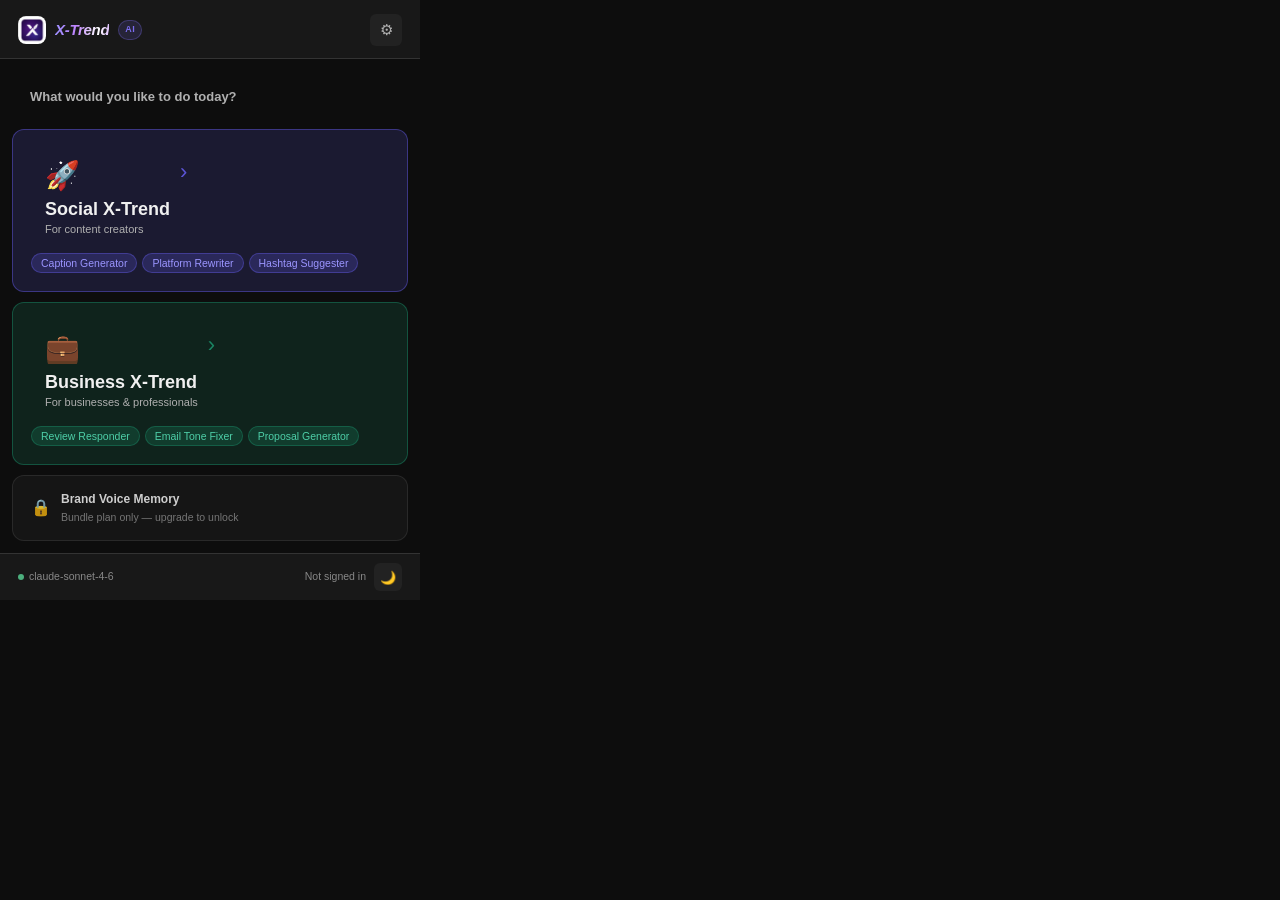
==== popup.html @ c25e4e79 "Add forgot password flow and Resend email integration - Add "Forgot password?" link on login screen " ====
<!DOCTYPE html>
<html lang="en">
<head>
  <meta charset="UTF-8" />
  <meta name="viewport" content="width=device-width, initial-scale=1.0" />
  <title>X-Trend</title>
  <link rel="stylesheet" href="styles.css" />
</head>
<body>

<div id="popup-root">

  <!-- Header -->
  <header class="header">
    <div class="logo">
      <img class="logo-icon" src="icon128.png" alt="X-Trend" />
      <span class="logo-text">X-Trend</span>
      <span class="logo-badge">AI</span>
    </div>
    <div class="header-actions">
      <button class="icon-btn" id="settings-toggle" title="Settings">&#9881;</button>
    </div>
  </header>

  <!-- Settings Panel -->
  <div id="settings-panel">
    <div class="settings-header">
      <button class="settings-back-btn" id="settings-back-btn" title="Back">&#8592;</button>
      <div class="settings-title">&#9881; Settings</div>
    </div>

    <!-- Auth forms: shown when logged out -->
    <div id="auth-section">
      <div class="auth-tabs">
        <button class="auth-tab active" data-auth="login">Log In</button>
        <button class="auth-tab" data-auth="signup">Sign Up</button>
      </div>
      <div class="field">
        <label>Email</label>
        <input type="email" id="auth-email" placeholder="you@example.com" autocomplete="email" spellcheck="false" />
      </div>
      <div class="field">
        <label>Password</label>
        <input type="password" id="auth-password" placeholder="&bull;&bull;&bull;&bull;&bull;&bull;&bull;&bull;" autocomplete="current-password" />
      </div>
      <div class="terms-field" id="terms-field" style="display:none">
        <label class="terms-label">
          <input type="checkbox" id="terms-checkbox" />
          <span>I agree to the <a href="https://projectx0050.github.io/x-trend/terms.html" target="_blank" rel="noopener">Terms of Service</a> and <a href="https://projectx0050.github.io/x-trend/privacy-policy.html" target="_blank" rel="noopener">Privacy Policy</a></span>
        </label>
      </div>
      <div id="forgot-password-link-wrap" style="text-align:right;margin-bottom:2px;">
        <button class="btn-text" id="forgot-password-btn" style="font-size:12px;color:var(--accent);background:none;border:none;cursor:pointer;padding:0;">Forgot password?</button>
      </div>
      <button class="btn btn-primary" id="auth-submit-btn">Log In</button>
      <div class="save-status" id="auth-status"></div>
      <div id="auth-spam-note" style="display:none">Don't see it? Check your spam folder.</div>
      <div id="resend-verification-field" style="display:none">
        <button class="btn-text" id="resend-verification-btn">Resend verification email</button>
      </div>
    </div>

    <!-- Forgot password view -->
    <div id="forgot-password-section" style="display:none;flex-direction:column;gap:12px;">
      <div style="display:flex;align-items:center;gap:10px;">
        <button class="settings-back-btn" id="forgot-back-btn" title="Back to login">&#8592;</button>
        <div style="font-size:14px;font-weight:600;color:var(--text);">Forgot your password?</div>
      </div>
      <p style="font-size:12px;color:var(--text-muted);margin:0;">Enter your email and we'll send you a reset link.</p>
      <div class="field">
        <label>Email</label>
        <input type="email" id="forgot-email" placeholder="you@example.com" autocomplete="email" spellcheck="false" />
      </div>
      <button class="btn btn-primary" id="forgot-submit-btn">Send Reset Link</button>
      <div class="save-status" id="forgot-status"></div>
    </div>

    <!-- Account info: shown when logged in -->
    <div id="account-section">
      <div class="account-info">
        <span class="account-email" id="account-email"></span>
        <span class="account-tier" id="account-tier"></span>
      </div>
      <button class="btn btn-secondary" id="logout-btn">Log Out</button>
    </div>

    <!-- Plan Section — shown when logged in -->
    <div class="settings-section" id="plan-section" style="display:none">
      <div class="settings-section-label">&#128179; Your Plan</div>
      <div id="plan-section-content"></div>
    </div>

    <!-- Brand Voice section -->
    <div class="settings-section">
      <div class="settings-section-label">&#127908; Brand Voice</div>
      <!-- Lock gate — shown for non-Bundle users -->
      <div class="pro-gate" id="bv-bundle-gate" style="display:none">
        <div class="pro-gate-lock">&#128274;</div>
        <div class="pro-gate-title">Bundle Plan Required</div>
        <div class="pro-gate-sub">Upgrade to the Bundle plan to unlock Brand Voice Memory</div>
      </div>
      <!-- Form — shown for Bundle users only -->
      <div id="bv-form">
        <div class="field">
          <label>Tone &amp; Style</label>
          <textarea
            id="brand-voice-input"
            placeholder="e.g. Professional but warm, uses inclusive language, focuses on sustainability and innovation&hellip;"
            rows="3"
          ></textarea>
        </div>
        <button class="btn btn-secondary" id="save-brand-voice-btn">Save Brand Voice</button>
        <div class="save-status" id="brand-voice-status"></div>
      </div>
    </div>

    <!-- Expanded View section -->
    <div class="settings-section">
      <div class="settings-section-label">&#128269; Expanded View</div>
      <div class="settings-row">
        <span class="settings-row-text">Show reading panel on hover</span>
        <label class="toggle-label">
          <input type="checkbox" id="expanded-view-toggle" />
          <span class="toggle-track"></span>
        </label>
      </div>
    </div>

    <!-- Website link -->
    <div class="settings-section">
      <a href="https://www.x-trendyourself.com" id="website-link" target="_blank" rel="noopener noreferrer" class="website-link">&#127760; Visit our website</a>
    </div>
  </div>

  <!-- ═══════════════════════════════════════════════════════════════════════ -->
  <!-- Content Area — main screens + upgrade banner + overlay selectors     -->
  <!-- ═══════════════════════════════════════════════════════════════════════ -->
  <div id="content-area">

  <!-- Main Content — three screens, only one visible at a time -->
  <div id="main-content">

    <!-- ── Home Screen ──────────────────────────────────────────────────── -->
    <div id="screen-home" class="screen active">
      <div class="home-body">

        <p class="home-greeting">What would you like to do today?</p>

        <!-- Social X-Trend card -->
        <button class="suite-card" id="card-social">
          <div class="suite-card-top">
            <div class="suite-card-info">
              <div class="suite-card-icon">&#128640;</div>
              <div class="suite-card-title">Social X-Trend</div>
              <div class="suite-card-sub">For content creators</div>
            </div>
            <span class="suite-card-arrow">&#8250;</span>
          </div>
          <div class="suite-card-pills">
            <span class="pill">Caption Generator</span>
            <span class="pill">Platform Rewriter</span>
            <span class="pill">Hashtag Suggester</span>
          </div>
        </button>

        <!-- Business X-Trend card -->
        <button class="suite-card" id="card-business">
          <div class="suite-card-top">
            <div class="suite-card-info">
              <div class="suite-card-icon">&#128188;</div>
              <div class="suite-card-title">Business X-Trend</div>
              <div class="suite-card-sub">For businesses &amp; professionals</div>
            </div>
            <span class="suite-card-arrow">&#8250;</span>
          </div>
          <div class="suite-card-pills">
            <span class="pill">Review Responder</span>
            <span class="pill">Email Tone Fixer</span>
            <span class="pill">Proposal Generator</span>
          </div>
        </button>

        <!-- Brand Voice locked strip -->
        <div class="brand-voice-strip" id="home-brand-voice-strip">
          <span class="bv-lock">&#128274;</span>
          <div class="bv-text">
            <div class="bv-title">Brand Voice Memory</div>
            <div class="bv-sub" id="bv-strip-sub">Bundle plan only &mdash; upgrade to unlock</div>
          </div>
        </div>

      </div>
    </div>

    <!-- ── Social X-Trend Screen ─────────────────────────────────────────── -->
    <div id="screen-social" class="screen">

      <div class="screen-subheader">
        <button class="back-btn" id="back-from-social">&#8592; Home</button>
        <div class="screen-title-group">
          <div class="screen-title">Social X-Trend</div>
          <div class="screen-subtitle">For content creators</div>
        </div>
      </div>

      <nav class="tab-nav" id="social-tab-nav">
        <button class="tab-btn active" data-tab="caption">&#9998; Caption</button>
        <button class="tab-btn" data-tab="rewriter">&#x1F504; Rewriter</button>
        <button class="tab-btn" data-tab="hashtag"># Hashtags</button>
      </nav>

      <!-- Caption Generator Panel -->
      <section class="panel active" id="panel-caption">

        <div class="field">
          <label>Describe your content</label>
          <textarea
            id="caption-description"
            placeholder="e.g. A photo of a sunrise hike, misty mountains in the background, feeling accomplished after reaching the summit&hellip;"
            rows="4"
          ></textarea>
        </div>

        <div class="field">
          <label>Target Platform</label>
          <select id="caption-platform">
            <option value="Instagram">&#128248; Instagram</option>
            <option value="TikTok">&#127925; TikTok</option>
            <option value="LinkedIn">&#128188; LinkedIn</option>
            <option value="X/Twitter">&#128038; X / Twitter</option>
            <option value="Facebook">&#128279; Facebook</option>
          </select>
        </div>

        <button class="btn btn-primary" id="generate-caption-btn">
          <span class="btn-icon">&#10024;</span>
          <span>Generate Caption</span>
        </button>

        <div class="error-msg" id="caption-error"></div>

        <div class="output-card" id="caption-output-card">
          <div class="output-card-header">
            <span class="output-label">Generated Caption</span>
            <button class="copy-btn" id="caption-copy-btn">Copy</button>
          </div>
          <div class="output-text" id="caption-output"></div>
        </div>

        <div class="feature-gate" id="gate-caption">
          <div class="feature-gate-msg"><span class="feature-gate-lock">&#128274;</span><span>Social Pro or Bundle plan required</span></div>
          <div class="feature-gate-actions">
            <button class="btn btn-secondary feature-gate-upgrade-btn" data-feature="caption">Upgrade Plan</button>
            <button class="btn btn-primary feature-gate-token-btn" data-feature="caption">Use a Token</button>
          </div>
        </div>

      </section>

      <!-- Platform Rewriter Panel -->
      <section class="panel" id="panel-rewriter">

        <div class="field">
          <label>Your existing content</label>
          <textarea
            id="rewriter-content"
            placeholder="Paste your caption, tweet, post, or any social media content here&hellip;"
            rows="4"
          ></textarea>
        </div>

        <div class="field">
          <label>Rewrite for Platform</label>
          <select id="rewriter-platform">
            <option value="Instagram">&#128248; Instagram</option>
            <option value="TikTok">&#127925; TikTok</option>
            <option value="LinkedIn">&#128188; LinkedIn</option>
            <option value="X/Twitter">&#128038; X / Twitter</option>
            <option value="Facebook">&#128279; Facebook</option>
          </select>
        </div>

        <button class="btn btn-primary" id="rewrite-btn">
          <span class="btn-icon">&#x1F504;</span>
          <span>Rewrite for Platform</span>
        </button>

        <div class="error-msg" id="rewriter-error"></div>

        <div class="output-card" id="rewriter-output-card">
          <div class="output-card-header">
            <span class="output-label">Rewritten Content</span>
            <button class="copy-btn" id="rewriter-copy-btn">Copy</button>
          </div>
          <div class="output-text" id="rewriter-output"></div>
        </div>

        <div class="feature-gate" id="gate-rewrite">
          <div class="feature-gate-msg"><span class="feature-gate-lock">&#128274;</span><span>Social Pro or Bundle plan required</span></div>
          <div class="feature-gate-actions">
            <button class="btn btn-secondary feature-gate-upgrade-btn" data-feature="rewrite">Upgrade Plan</button>
            <button class="btn btn-primary feature-gate-token-btn" data-feature="rewrite">Use a Token</button>
          </div>
        </div>

      </section>

      <!-- Hashtag Suggester Panel -->
      <section class="panel" id="panel-hashtag">

        <div class="field">
          <label>Describe your content or paste a caption</label>
          <textarea
            id="hashtag-description"
            placeholder="e.g. Morning workout routine, home gym setup, fitness motivation for beginners&hellip;"
            rows="4"
          ></textarea>
        </div>

        <div class="field">
          <label>Platform</label>
          <select id="hashtag-platform">
            <option value="Instagram">&#128248; Instagram</option>
            <option value="TikTok">&#127925; TikTok</option>
            <option value="LinkedIn">&#128188; LinkedIn</option>
            <option value="X/Twitter">&#128038; X / Twitter</option>
            <option value="Facebook">&#128279; Facebook</option>
          </select>
        </div>

        <button class="btn btn-primary" id="suggest-hashtags-btn">
          <span class="btn-icon">#</span>
          <span>Suggest Hashtags</span>
        </button>

        <div class="error-msg" id="hashtag-error"></div>

        <div class="output-card" id="hashtag-output-card">
          <div class="output-card-header">
            <span class="output-label">Suggested Hashtags</span>
            <button class="copy-btn" id="hashtag-copy-btn">Copy</button>
          </div>
          <div class="output-text" id="hashtag-output"></div>
        </div>

        <div class="feature-gate" id="gate-hashtag">
          <div class="feature-gate-msg"><span class="feature-gate-lock">&#128274;</span><span>Social Pro or Bundle plan required</span></div>
          <div class="feature-gate-actions">
            <button class="btn btn-secondary feature-gate-upgrade-btn" data-feature="hashtag">Upgrade Plan</button>
            <button class="btn btn-primary feature-gate-token-btn" data-feature="hashtag">Use a Token</button>
          </div>
        </div>

      </section>

    </div><!-- /screen-social -->

    <!-- ── Business X-Trend Screen ───────────────────────────────────────── -->
    <div id="screen-business" class="screen">

      <div class="screen-subheader">
        <button class="back-btn" id="back-from-business">&#8592; Home</button>
        <div class="screen-title-group">
          <div class="screen-title">Business X-Trend</div>
          <div class="screen-subtitle">For businesses &amp; professionals</div>
        </div>
      </div>

      <nav class="tab-nav" id="business-tab-nav">
        <button class="tab-btn active" data-tab="review">&#11088; Reviews</button>
        <button class="tab-btn" data-tab="email">&#9993; Email</button>
        <button class="tab-btn" data-tab="proposal">&#128203; Proposal</button>
      </nav>

      <!-- Review Responder Panel -->
      <section class="panel active" id="panel-review">

        <div class="field">
          <label>Customer Review</label>
          <textarea
            id="review-content"
            placeholder="Paste the Google or Yelp review here&hellip;"
            rows="4"
          ></textarea>
        </div>

        <div class="field">
          <label>Response Tone</label>
          <select id="review-tone">
            <option value="Professional">&#128084; Professional</option>
            <option value="Friendly">&#128522; Friendly</option>
            <option value="Apologetic">&#128591; Apologetic</option>
          </select>
        </div>

        <button class="btn btn-primary" id="generate-review-btn">
          <span class="btn-icon">&#11088;</span>
          <span>Generate Response</span>
        </button>

        <div class="error-msg" id="review-error"></div>

        <div class="output-card" id="review-output-card">
          <div class="output-card-header">
            <span class="output-label">Review Response</span>
            <button class="copy-btn" id="review-copy-btn">Copy</button>
          </div>
          <div class="output-text" id="review-output"></div>
        </div>

        <div class="feature-gate" id="gate-review">
          <div class="feature-gate-msg"><span class="feature-gate-lock">&#128274;</span><span>Business Pro or Bundle plan required</span></div>
          <div class="feature-gate-actions">
            <button class="btn btn-secondary feature-gate-upgrade-btn" data-feature="review_response">Upgrade Plan</button>
            <button class="btn btn-primary feature-gate-token-btn" data-feature="review_response">Use a Token</button>
          </div>
        </div>

      </section>

      <!-- Email Tone Fixer Panel -->
      <section class="panel" id="panel-email">

        <div class="field">
          <label>Your Email</label>
          <textarea
            id="email-content"
            placeholder="Paste your email here&hellip;"
            rows="5"
          ></textarea>
        </div>

        <div class="field">
          <label>Make it</label>
          <select id="email-tone">
            <option value="More Professional">&#128084; More Professional</option>
            <option value="More Friendly">&#128522; More Friendly</option>
            <option value="More Concise">&#9889; More Concise</option>
            <option value="More Assertive">&#128170; More Assertive</option>
          </select>
        </div>

        <button class="btn btn-primary" id="fix-email-btn">
          <span class="btn-icon">&#9993;</span>
          <span>Fix Tone</span>
        </button>

        <div class="error-msg" id="email-error"></div>

        <div class="output-card" id="email-output-card">
          <div class="output-card-header">
            <span class="output-label">Rewritten Email</span>
            <button class="copy-btn" id="email-copy-btn">Copy</button>
          </div>
          <div class="output-text" id="email-output"></div>
        </div>

        <div class="feature-gate" id="gate-email">
          <div class="feature-gate-msg"><span class="feature-gate-lock">&#128274;</span><span>Business Pro or Bundle plan required</span></div>
          <div class="feature-gate-actions">
            <button class="btn btn-secondary feature-gate-upgrade-btn" data-feature="email_tone">Upgrade Plan</button>
            <button class="btn btn-primary feature-gate-token-btn" data-feature="email_tone">Use a Token</button>
          </div>
        </div>

      </section>

      <!-- Proposal Generator Panel -->
      <section class="panel" id="panel-proposal">

        <div class="field">
          <label>Job Description</label>
          <textarea
            id="proposal-job"
            placeholder="Paste the job description here&hellip;"
            rows="4"
          ></textarea>
        </div>

        <div class="field">
          <label>Your Relevant Skills &amp; Experience</label>
          <input
            type="text"
            id="proposal-skills"
            placeholder="e.g. 5 years React, Node.js, built SaaS products, e-commerce experience"
          />
        </div>

        <button class="btn btn-primary" id="generate-proposal-btn">
          <span class="btn-icon">&#128203;</span>
          <span>Generate Proposal</span>
        </button>

        <div class="error-msg" id="proposal-error"></div>

        <div class="output-card" id="proposal-output-card">
          <div class="output-card-header">
            <span class="output-label">Freelance Proposal</span>
            <button class="copy-btn" id="proposal-copy-btn">Copy</button>
          </div>
          <div class="output-text" id="proposal-output"></div>
        </div>

        <div class="feature-gate" id="gate-proposal">
          <div class="feature-gate-msg"><span class="feature-gate-lock">&#128274;</span><span>Business Pro or Bundle plan required</span></div>
          <div class="feature-gate-actions">
            <button class="btn btn-secondary feature-gate-upgrade-btn" data-feature="proposal">Upgrade Plan</button>
            <button class="btn btn-primary feature-gate-token-btn" data-feature="proposal">Use a Token</button>
          </div>
        </div>

      </section>

    </div><!-- /screen-business -->

  </div><!-- /main-content -->

  <!-- Upgrade Banner -->
  <div class="upgrade-banner" id="upgrade-banner">
    <div class="upgrade-banner-main">
      <div class="upgrade-banner-body">
        <div class="upgrade-banner-title">Daily limit reached</div>
        <div class="upgrade-banner-sub">Upgrade to keep creating today, or see you tomorrow!</div>
      </div>
      <div class="upgrade-banner-actions">
        <button class="upgrade-btn upgrade-btn-credits" id="upgrade-credits-btn">Buy Credits</button>
        <button class="upgrade-btn upgrade-btn-pro" id="upgrade-pro-btn">Go Pro</button>
      </div>
    </div>
    <div class="upgrade-error" id="upgrade-error"></div>
  </div>

  <!-- Plan Selector Overlay -->
  <div class="selector-overlay" id="plan-selector">
    <div class="selector-overlay-header">
      <div class="selector-overlay-title">Choose a Plan</div>
      <button class="selector-overlay-close" id="plan-selector-close">&#10005;</button>
    </div>
    <div class="selector-overlay-desc">Unlock the tools you need, cancel anytime.</div>
    <div class="selector-overlay-body">

      <!-- Social Pro -->
      <div class="plan-card">
        <div class="plan-card-top">
          <div class="plan-card-name">Social Pro</div>
          <div class="plan-card-price">$9.99<span class="plan-card-period">/mo</span></div>
        </div>
        <ul class="plan-card-features">
          <li>Caption Generator</li>
          <li>Platform Rewriter (unlimited)</li>
          <li>Hashtag Suggester</li>
        </ul>
        <button class="plan-card-btn" data-product-type="subscription" data-product-id="social_pro">Choose Social Pro</button>
      </div>

      <!-- Business Pro -->
      <div class="plan-card">
        <div class="plan-card-top">
          <div class="plan-card-name">Business Pro</div>
          <div class="plan-card-price">$19.99<span class="plan-card-period">/mo</span></div>
        </div>
        <ul class="plan-card-features">
          <li>Review Responder</li>
          <li>Email Tone Fixer</li>
          <li>Proposal Generator</li>
        </ul>
        <button class="plan-card-btn" data-product-type="subscription" data-product-id="business_pro">Choose Business Pro</button>
      </div>

      <!-- Bundle -->
      <div class="plan-card plan-card-featured">
        <div class="plan-card-badge">Best Value</div>
        <div class="plan-card-top">
          <div class="plan-card-name">Bundle</div>
          <div class="plan-card-price">$29.99<span class="plan-card-period">/mo</span></div>
        </div>
        <ul class="plan-card-features">
          <li>Everything in Social &amp; Business</li>
          <li>Brand Voice Memory</li>
          <li>Team seats included</li>
        </ul>
        <button class="plan-card-btn plan-card-btn-accent" data-product-type="subscription" data-product-id="bundle">Choose Bundle</button>
      </div>

    </div>
    <div class="selector-overlay-error" id="plan-selector-error"></div>
  </div>

  <!-- Credits Selector Overlay -->
  <div class="selector-overlay" id="credits-selector">
    <div class="selector-overlay-header">
      <div class="selector-overlay-title">Buy Credits</div>
      <button class="selector-overlay-close" id="credits-selector-close">&#10005;</button>
    </div>
    <div class="selector-overlay-desc">Credits never expire and bypass your daily limit.</div>
    <div class="selector-overlay-body">

      <!-- Starter -->
      <div class="credit-pack">
        <div class="credit-pack-info">
          <div class="credit-pack-name">Starter</div>
          <div class="credit-pack-amount">15 credits</div>
        </div>
        <div class="credit-pack-price">$2.99</div>
        <button class="credit-pack-btn" data-product-type="credits" data-product-id="credits_starter">Buy</button>
      </div>

      <!-- Popular -->
      <div class="credit-pack credit-pack-popular">
        <div class="credit-pack-info">
          <div class="credit-pack-name">Popular <span class="credit-popular-badge">&#9733; Most Popular</span></div>
          <div class="credit-pack-amount">30 credits</div>
        </div>
        <div class="credit-pack-price">$4.99</div>
        <button class="credit-pack-btn credit-pack-btn-accent" data-product-type="credits" data-product-id="credits_popular">Buy</button>
      </div>

      <!-- Power -->
      <div class="credit-pack">
        <div class="credit-pack-info">
          <div class="credit-pack-name">Power</div>
          <div class="credit-pack-amount">50 credits</div>
        </div>
        <div class="credit-pack-price">$9.99</div>
        <button class="credit-pack-btn" data-product-type="credits" data-product-id="credits_power">Buy</button>
      </div>

    </div>
    <div class="selector-overlay-error" id="credits-selector-error"></div>
  </div>

  </div><!-- /content-area -->

  <!-- Footer -->
  <footer class="footer">
    <div class="model-badge">
      <div class="model-dot"></div>
      claude-sonnet-4-6
    </div>
    <div class="footer-right">
      <div class="footer-usage" id="footer-usage">
        <div class="usage-line-1" id="usage-line-1">Not signed in</div>
        <div class="usage-line-2" id="usage-line-2"></div>
      </div>
      <button class="icon-btn theme-toggle" id="theme-toggle" title="Toggle light/dark mode">&#127769;</button>
    </div>
  </footer>

</div><!-- /popup-root -->

<!-- Reading Panel — appears to the right of the popup on output hover -->
<div id="reading-panel">
  <div class="reading-panel-header">
    <span id="reading-panel-label" class="reading-panel-label">Generated Content</span>
    <div class="reading-panel-actions">
      <button id="reading-panel-copy" class="reading-panel-copy-btn">Copy</button>
      <button id="reading-panel-close" class="reading-panel-close-btn">&#10005;</button>
    </div>
  </div>
  <div class="reading-panel-scroll">
    <div id="reading-panel-text" class="reading-panel-text"></div>
  </div>
</div>

  <style>
    /* Plan Section in Settings */
    .plan-current{display:flex;align-items:center;justify-content:space-between;padding:10px 12px;background:var(--surface-2);border:1px solid var(--border);border-radius:6px}
    .plan-current-label{font-size:11px;color:var(--text-muted)}
    .plan-current-badge{font-size:12px;font-weight:700;color:var(--accent);background:var(--accent-dim);padding:3px 10px;border-radius:20px;border:1px solid rgba(124,109,240,.3)}
    .plan-full-access{font-size:12px;color:var(--success);padding:6px 0;text-align:center}
    .plan-upgrade-option{display:flex;flex-direction:column;gap:8px;padding:10px 12px;background:var(--surface-2);border:1px solid var(--border);border-radius:6px}
    .plan-upgrade-info{display:flex;flex-direction:column;gap:2px}
    .plan-upgrade-name{font-size:12px;font-weight:700;color:var(--text)}
    .plan-upgrade-price{font-size:11px;color:var(--accent);font-weight:600}
    .plan-upgrade-desc{font-size:10.5px;color:var(--text-muted)}
    /* Feature Gate overlay at bottom of panels */
    .feature-gate{display:none;flex-direction:column;gap:10px;padding:14px;background:rgba(124,109,240,.06);border:1px solid rgba(124,109,240,.2);border-radius:8px;margin-top:4px}
    .feature-gate-msg{display:flex;align-items:center;gap:8px;font-size:12px;color:var(--text-secondary)}
    .feature-gate-lock{font-size:14px;flex-shrink:0}
    .feature-gate-actions{display:flex;gap:8px}
    .feature-gate-actions .btn{flex:1;font-size:12px;padding:8px 10px}
    textarea:disabled,select:disabled,input:disabled{opacity:.4;cursor:not-allowed;pointer-events:none}
    /* Website link */
    .website-link{font-size:12px;color:#7c3aed;text-align:center;padding:6px 0;text-decoration:none;display:block}
    .website-link:hover{text-decoration:underline}
  </style>
  <script src="popup.js"></script>
</body>
</html>
---- styles.css ----
/* ─── Reset & Base ───────────────────────────────────────────────────────── */
*, *::before, *::after {
  box-sizing: border-box;
  margin: 0;
  padding: 0;
}

:root {
  --bg: #0d0d0d;
  --surface: #181818;
  --surface-2: #222222;
  --surface-3: #2a2a2a;
  --border: #333333;
  --accent: #7c6df0;
  --accent-hover: #9585f5;
  --accent-dim: rgba(124, 109, 240, 0.15);
  --danger: #e05252;
  --success: #4caf7d;
  --text: #f0f0f0;
  --text-secondary: #b0b0b0;
  --text-muted: #888888;
  --radius: 0px;
  --radius-sm: 6px;
  --transition: 180ms ease;
}

body.light-mode {
  --bg: #f5f5f7;
  --surface: #ffffff;
  --surface-2: #efefef;
  --surface-3: #e5e5ea;
  --border: #d1d1d6;
  --accent: #6558e8;
  --accent-hover: #7c6df0;
  --accent-dim: rgba(101, 88, 232, 0.12);
  --danger: #d93025;
  --success: #1e8449;
  --text: #111111;
  --text-secondary: #555555;
  --text-muted: #999999;
}

body.light-mode #card-social .pill {
  background: rgba(108, 99, 255, 0.1);
  border: 1.5px solid rgba(108, 99, 255, 0.7);
  color: #4a3fc0;
  font-weight: 500;
}

body.light-mode #card-business .pill {
  background: rgba(29, 158, 117, 0.1);
  border: 1.5px solid rgba(29, 158, 117, 0.7);
  color: #0f6e56;
  font-weight: 500;
}

body.light-mode .logo-text {
  background: linear-gradient(
    90deg,
    #6558e8 0%,
    #9d8fff 20%,
    #333333 40%,
    #9d8fff 60%,
    #6558e8 80%,
    #4f46c8 100%
  );
  background-size: 200% auto;
  -webkit-background-clip: text;
  -webkit-text-fill-color: transparent;
  background-clip: text;
  animation: shimmer 3.5s linear infinite;
}

body {
  height: 600px;
  max-height: 600px;
  display: flex;
  flex-direction: row;
  background: var(--bg);
  color: var(--text);
  font-family: -apple-system, BlinkMacSystemFont, 'Segoe UI', Roboto, sans-serif;
  font-size: 13px;
  line-height: 1.5;
}

#popup-root {
  width: 420px;
  min-width: 420px;
  height: 600px;
  display: flex;
  flex-direction: column;
  overflow: hidden;
  flex-shrink: 0;
  position: relative;
}

/* ─── Header ─────────────────────────────────────────────────────────────── */
.header {
  display: flex;
  align-items: center;
  justify-content: space-between;
  padding: 14px 18px 12px;
  border-bottom: 1px solid var(--border);
  background: var(--surface);
  flex-shrink: 0;
}

.logo {
  display: flex;
  align-items: center;
  gap: 9px;
}

.logo-icon {
  width: 28px;
  height: 28px;
  border-radius: 8px;
  flex-shrink: 0;
  display: block;
  object-fit: contain;
}

@keyframes shimmer {
  0%   { background-position: -200% center; }
  100% { background-position: 200% center; }
}

.logo-text {
  font-size: 15px;
  font-weight: 700;
  font-style: italic;
  letter-spacing: -0.3px;
  background: linear-gradient(
    90deg,
    #9d8fff 0%,
    #c084fc 20%,
    #ffffff 40%,
    #c084fc 60%,
    #9d8fff 80%,
    #7c6df0 100%
  );
  background-size: 200% auto;
  -webkit-background-clip: text;
  -webkit-text-fill-color: transparent;
  background-clip: text;
  animation: shimmer 3.5s linear infinite;
}

.logo-badge {
  font-size: 9px;
  font-weight: 600;
  letter-spacing: 0.5px;
  color: var(--accent);
  background: var(--accent-dim);
  padding: 2px 6px;
  border-radius: 20px;
  border: 1px solid rgba(124, 109, 240, 0.3);
  -webkit-text-fill-color: var(--accent);
}

.header-actions {
  display: flex;
  gap: 6px;
}

.icon-btn {
  width: 32px;
  height: 32px;
  border: none;
  background: var(--surface-2);
  border-radius: var(--radius-sm);
  color: var(--text-secondary);
  cursor: pointer;
  display: flex;
  align-items: center;
  justify-content: center;
  font-size: 15px;
  transition: background var(--transition), color var(--transition);
}

.icon-btn:hover,
.icon-btn.active {
  background: var(--accent-dim);
  color: var(--accent);
}

/* ─── Main Content & Screens ─────────────────────────────────────────────── */
#main-content {
  flex: 1;
  display: flex;
  flex-direction: column;
  overflow: hidden;
  min-height: 0;
}

.screen {
  display: none;
  flex-direction: column;
  overflow: hidden;
  min-height: 0;
  height: 100%;
}

.screen.active {
  display: flex;
  flex-direction: column;
  flex: 1;
  height: 100%;
}

/* ─── Home Screen ────────────────────────────────────────────────────────── */

.home-body {
  flex: 1;
  display: flex;
  flex-direction: column;
  padding: 12px;
  gap: 10px;
  margin: 0;
  overflow-y: auto;
}

.home-greeting {
  font-size: 13px;
  font-weight: 600;
  color: var(--text-secondary);
  padding: 16px 18px 12px;
  flex-shrink: 0;
}

/* ─── Suite Cards ────────────────────────────────────────────────────────── */

.suite-card {
  -webkit-appearance: none;
  -moz-appearance: none;
  appearance: none;
  cursor: pointer;
  text-align: left;
  display: flex;
  flex-direction: column;
  justify-content: center;
  overflow: hidden;
  padding: 20px 18px;
  width: 100%;
  flex: 1;
  transition: filter var(--transition), transform var(--transition);
}

.suite-card:hover {
  filter: brightness(1.08);
}

.suite-card:active {
  transform: scale(0.99);
}

#card-social {
  background: rgba(108, 99, 255, 0.15);
  border: 1px solid rgba(108, 99, 255, 0.4);
  border-radius: 12px;
}

#card-business {
  background: rgba(29, 158, 117, 0.15);
  border: 1px solid rgba(29, 158, 117, 0.4);
  border-radius: 12px;
}

.suite-card-top {
  padding: 14px 14px 8px;
  display: flex;
  align-items: flex-start;
  justify-content: space-between;
  gap: 10px;
}

.suite-card-info {
  display: flex;
  flex-direction: column;
  gap: 3px;
}

.suite-card-icon {
  font-size: 28px;
  line-height: 1;
  margin-bottom: 6px;
}

.suite-card-title {
  font-size: 18px;
  font-weight: 600;
  color: var(--text);
}

.suite-card-sub {
  font-size: 11px;
  color: var(--text-secondary);
}

#card-social .suite-card-arrow {
  color: rgba(108, 99, 255, 0.8);
  font-size: 22px;
  line-height: 1;
  flex-shrink: 0;
  margin-top: -1px;
}

#card-business .suite-card-arrow {
  color: rgba(29, 158, 117, 0.8);
  font-size: 22px;
  line-height: 1;
  flex-shrink: 0;
  margin-top: -1px;
}

.suite-card-pills {
  padding: 0;
  margin-top: 10px;
  display: flex;
  flex-wrap: wrap;
  gap: 5px;
}

.pill {
  font-size: 10.5px;
  font-weight: 500;
  padding: 3px 9px;
  border-radius: 20px;
  white-space: nowrap;
}

#card-social .pill {
  background: rgba(108, 99, 255, 0.2);
  border: 0.5px solid rgba(108, 99, 255, 0.35);
  color: #9b95ff;
}

#card-business .pill {
  background: rgba(29, 158, 117, 0.2);
  border: 0.5px solid rgba(29, 158, 117, 0.35);
  color: #4ecfa8;
}

/* ─── Brand Voice Strip ──────────────────────────────────────────────────── */
.brand-voice-strip {
  display: flex;
  align-items: center;
  gap: 10px;
  padding: 14px 18px;
  flex-shrink: 0;
  background: rgba(255, 255, 255, 0.04);
  border: 1px solid rgba(255, 255, 255, 0.1);
  border-radius: 12px;
  cursor: pointer;
  opacity: 0.85;
  transition: opacity var(--transition), background var(--transition);
}

.brand-voice-strip:hover {
  opacity: 1;
  background: rgba(255, 255, 255, 0.07);
}

.bv-lock {
  font-size: 16px;
  flex-shrink: 0;
}

.bv-text {
  display: flex;
  flex-direction: column;
  gap: 2px;
}

.bv-title {
  font-size: 12px;
  font-weight: 600;
  color: var(--text);
}

.bv-sub {
  font-size: 10.5px;
  color: var(--text-muted);
}

/* ─── Screen Sub-Header (back button + title) ────────────────────────────── */
.screen-subheader {
  display: flex;
  align-items: center;
  gap: 10px;
  padding: 7px 12px 7px 8px;
  border-bottom: 1px solid var(--border);
  background: var(--surface);
  flex-shrink: 0;
}

.back-btn {
  background: none;
  border: none;
  color: var(--text-secondary);
  font-size: 11.5px;
  font-weight: 600;
  cursor: pointer;
  padding: 4px 8px;
  border-radius: var(--radius-sm);
  white-space: nowrap;
  flex-shrink: 0;
  transition: color var(--transition), background var(--transition);
}

.back-btn:hover {
  color: var(--text);
  background: var(--surface-2);
}

.screen-title-group {
  display: flex;
  flex-direction: column;
  gap: 1px;
}

.screen-title {
  font-size: 12.5px;
  font-weight: 700;
  color: var(--text);
  line-height: 1.2;
}

.screen-subtitle {
  font-size: 10px;
  color: var(--text-muted);
}

/* ─── Tab Navigation ─────────────────────────────────────────────────────── */
.tab-nav {
  display: flex;
  background: var(--surface);
  border-bottom: 1px solid var(--border);
  padding: 0 8px;
  flex-shrink: 0;
  overflow-x: auto;
  scrollbar-width: none;
  -ms-overflow-style: none;
}

.tab-nav::-webkit-scrollbar {
  display: none;
}

.tab-btn {
  flex: 1;
  padding: 11px 8px;
  background: none;
  border: none;
  border-bottom: 2px solid transparent;
  color: var(--text-secondary);
  font-size: 12.5px;
  font-weight: 500;
  cursor: pointer;
  transition: color var(--transition), border-color var(--transition);
  letter-spacing: 0.1px;
  white-space: nowrap;
}

.tab-btn:hover {
  color: var(--text);
}

.tab-btn.active {
  color: var(--accent);
  border-bottom-color: var(--accent);
}

/* ─── Panels ─────────────────────────────────────────────────────────────── */
.panel {
  display: none;
  padding: 18px;
  flex-direction: column;
  gap: 14px;
  flex: 1;
  overflow-y: auto;
  min-height: 0;
}

.panel.active {
  display: flex;
}

/* ─── Form Elements ──────────────────────────────────────────────────────── */
.field {
  display: flex;
  flex-direction: column;
  gap: 6px;
}

label {
  font-size: 11.5px;
  font-weight: 600;
  color: var(--text-secondary);
  text-transform: uppercase;
  letter-spacing: 0.5px;
}

textarea,
input[type="text"],
input[type="password"],
input[type="email"],
select {
  width: 100%;
  background: var(--surface-2);
  border: 1px solid var(--border);
  border-radius: var(--radius-sm);
  color: var(--text);
  font-size: 13px;
  font-family: inherit;
  line-height: 1.5;
  transition: border-color var(--transition), background var(--transition);
  outline: none;
}

textarea:focus,
input:focus,
select:focus {
  border-color: var(--accent);
  background: var(--surface-3);
}

textarea {
  padding: 10px 12px;
  resize: vertical;
  min-height: 90px;
  max-height: 200px;
}

input[type="text"],
input[type="password"],
input[type="email"] {
  padding: 9px 12px;
  height: 38px;
}

select {
  padding: 9px 12px;
  height: 38px;
  cursor: pointer;
  appearance: none;
  background-image: url("data:image/svg+xml,%3Csvg xmlns='http://www.w3.org/2000/svg' width='12' height='12' viewBox='0 0 24 24' fill='none' stroke='%23888' stroke-width='2'%3E%3Cpath d='M6 9l6 6 6-6'/%3E%3C/svg%3E");
  background-repeat: no-repeat;
  background-position: right 10px center;
  padding-right: 30px;
}

select option {
  background: var(--surface-3);
}

textarea::placeholder,
input::placeholder {
  color: var(--text-muted);
}

/* ─── Buttons ────────────────────────────────────────────────────────────── */
.btn {
  display: flex;
  align-items: center;
  justify-content: center;
  gap: 7px;
  padding: 10px 16px;
  border: none;
  border-radius: var(--radius-sm);
  font-size: 13px;
  font-weight: 600;
  cursor: pointer;
  transition: background var(--transition), transform var(--transition), opacity var(--transition);
  letter-spacing: 0.1px;
}

.btn:active {
  transform: scale(0.98);
}

.btn-primary {
  background: var(--accent);
  color: #fff;
  width: 100%;
}

.btn-primary:hover:not(:disabled) {
  background: var(--accent-hover);
}

.btn-primary:disabled {
  opacity: 0.5;
  cursor: not-allowed;
}

.btn-secondary {
  background: var(--surface-2);
  color: var(--text-secondary);
  border: 1px solid var(--border);
  width: 100%;
}

.btn-secondary:hover {
  background: var(--surface-3);
  color: var(--text);
}

.btn-icon {
  font-size: 14px;
}

/* ─── Spinner ────────────────────────────────────────────────────────────── */
@keyframes spin {
  to { transform: rotate(360deg); }
}

.spinner {
  width: 14px;
  height: 14px;
  border: 2px solid rgba(255, 255, 255, 0.3);
  border-top-color: #fff;
  border-radius: 50%;
  animation: spin 0.7s linear infinite;
  flex-shrink: 0;
}

/* ─── Output Card ────────────────────────────────────────────────────────── */
.output-card {
  background: var(--surface-2);
  border: 1px solid var(--border);
  border-radius: 10px;
  overflow: hidden;
  display: none;
  flex-direction: column;
}

.output-card.visible {
  display: flex;
}

.output-card-header {
  display: flex;
  align-items: center;
  justify-content: space-between;
  padding: 9px 12px;
  border-bottom: 1px solid var(--border);
  background: var(--surface-3);
}

.output-label {
  font-size: 10.5px;
  font-weight: 600;
  color: var(--text-secondary);
  text-transform: uppercase;
  letter-spacing: 0.5px;
}

.copy-btn {
  background: none;
  border: 1px solid var(--border);
  border-radius: 4px;
  color: var(--text-secondary);
  font-size: 11px;
  padding: 3px 8px;
  cursor: pointer;
  transition: background var(--transition), color var(--transition), border-color var(--transition);
}

.copy-btn:hover {
  background: var(--accent-dim);
  color: var(--accent);
  border-color: rgba(124, 109, 240, 0.4);
}

.copy-btn.copied {
  color: var(--success);
  border-color: var(--success);
}

.output-text {
  padding: 12px;
  font-size: 13px;
  line-height: 1.65;
  color: var(--text);
  white-space: pre-wrap;
  word-break: break-word;
  max-height: 200px;
  overflow-y: auto;
}

.output-text::-webkit-scrollbar {
  width: 4px;
}

.output-text::-webkit-scrollbar-track {
  background: transparent;
}

.output-text::-webkit-scrollbar-thumb {
  background: var(--border);
  border-radius: 4px;
}

/* ─── Error Message ──────────────────────────────────────────────────────── */
.error-msg {
  display: none;
  background: rgba(224, 82, 82, 0.1);
  border: 1px solid rgba(224, 82, 82, 0.3);
  border-radius: var(--radius-sm);
  color: var(--danger);
  padding: 10px 12px;
  font-size: 12px;
  line-height: 1.5;
}

.error-msg.visible {
  display: block;
}

/* ─── Settings Panel ─────────────────────────────────────────────────────── */
#settings-panel {
  display: none;
  background: var(--surface);
  border-top: 1px solid var(--border);
  padding: 18px;
  flex-direction: column;
  gap: 14px;
  overflow-y: auto;
}

#settings-panel.active {
  display: flex;
  flex: 1;
  min-height: 0;
}

#auth-section {
  display: flex;
  flex-direction: column;
  gap: 12px;
}

#account-section {
  display: none;
  flex-direction: column;
  gap: 10px;
}

.settings-header {
  display: flex;
  align-items: center;
  gap: 8px;
}

.settings-back-btn {
  background: none;
  border: none;
  color: var(--text-secondary);
  font-size: 17px;
  cursor: pointer;
  padding: 3px 6px;
  border-radius: var(--radius-sm);
  transition: color var(--transition), background var(--transition);
  flex-shrink: 0;
  line-height: 1;
  display: flex;
  align-items: center;
  justify-content: center;
}

.settings-back-btn:hover {
  color: var(--text);
  background: var(--surface-2);
}

.settings-title {
  font-size: 13px;
  font-weight: 700;
  color: var(--text);
  display: flex;
  align-items: center;
  gap: 7px;
}

/* ─── Settings Section (Brand Voice etc.) ────────────────────────────────── */
.settings-section {
  display: flex;
  flex-direction: column;
  gap: 10px;
  padding-top: 12px;
  border-top: 1px solid var(--border);
}

.settings-section-label {
  font-size: 12px;
  font-weight: 700;
  color: var(--text-secondary);
  display: flex;
  align-items: center;
  gap: 6px;
}

/* Auth tabs */
.auth-tabs {
  display: flex;
  background: var(--surface-2);
  border-radius: var(--radius-sm);
  padding: 3px;
}

.auth-tab {
  flex: 1;
  padding: 7px;
  border: none;
  background: transparent;
  border-radius: 4px;
  color: var(--text-secondary);
  font-size: 12px;
  font-weight: 600;
  cursor: pointer;
  transition: background var(--transition), color var(--transition);
}

.auth-tab.active {
  background: var(--accent);
  color: #fff;
}

/* Account info */
.account-info {
  display: flex;
  flex-direction: column;
  gap: 3px;
  padding: 10px 12px;
  background: var(--surface-2);
  border: 1px solid var(--border);
  border-radius: var(--radius-sm);
}

.account-email {
  font-size: 12.5px;
  font-weight: 600;
  color: var(--text);
}

.account-tier {
  font-size: 11px;
  color: var(--text-secondary);
  text-transform: capitalize;
}

.terms-field {
  margin-top: 2px;
}

.terms-label {
  display: flex;
  align-items: flex-start;
  gap: 8px;
  font-size: 11.5px;
  font-weight: 400;
  color: var(--text-secondary);
  text-transform: none;
  letter-spacing: 0;
  cursor: pointer;
  line-height: 1.45;
}

.terms-label input[type="checkbox"] {
  width: 14px;
  height: 14px;
  min-width: 14px;
  margin-top: 1px;
  accent-color: var(--accent);
  cursor: pointer;
}

.terms-label a {
  color: var(--accent);
  text-decoration: none;
}

.terms-label a:hover {
  text-decoration: underline;
}

#auth-spam-note {
  font-size: 10.5px;
  color: var(--text-muted);
  margin-top: 2px;
}

.btn-text {
  background: none;
  border: none;
  padding: 0;
  font-size: 11.5px;
  color: var(--accent);
  cursor: pointer;
  text-decoration: underline;
  font-family: inherit;
}

.btn-text:hover {
  opacity: 0.8;
}

.save-status {
  font-size: 11.5px;
  display: none;
}

.save-status.success {
  display: block;
  color: var(--success);
}

.save-status.error {
  display: block;
  color: var(--danger);
}

/* ─── Settings Row (toggle rows) ─────────────────────────────────────────── */
.settings-row {
  display: flex;
  align-items: center;
  justify-content: space-between;
  gap: 12px;
}

.settings-row-text {
  font-size: 12px;
  color: var(--text-secondary);
  line-height: 1.4;
}

/* ─── Toggle Switch ──────────────────────────────────────────────────────── */
.toggle-label {
  position: relative;
  display: inline-flex;
  align-items: center;
  cursor: pointer;
  flex-shrink: 0;
}

.toggle-label input {
  opacity: 0;
  width: 0;
  height: 0;
  position: absolute;
}

.toggle-track {
  width: 36px;
  height: 20px;
  background: var(--surface-3);
  border-radius: 10px;
  border: 1px solid var(--border);
  transition: background var(--transition), border-color var(--transition);
  position: relative;
  display: block;
}

.toggle-track::after {
  content: '';
  position: absolute;
  top: 2px;
  left: 2px;
  width: 14px;
  height: 14px;
  background: var(--text-muted);
  border-radius: 50%;
  transition: transform var(--transition), background var(--transition);
}

.toggle-label input:checked + .toggle-track {
  background: var(--accent);
  border-color: var(--accent);
}

.toggle-label input:checked + .toggle-track::after {
  transform: translateX(16px);
  background: #fff;
}

/* ─── Upgrade Banner ─────────────────────────────────────────────────────── */
.upgrade-banner {
  display: none;
  flex-direction: column;
  gap: 4px;
  padding: 10px 18px;
  background: linear-gradient(135deg, rgba(124,109,240,0.18) 0%, rgba(192,132,252,0.12) 100%);
  border-top: 1px solid rgba(124, 109, 240, 0.35);
  flex-shrink: 0;
}

.upgrade-banner.visible {
  display: flex;
}

.upgrade-banner-main {
  display: flex;
  align-items: center;
  justify-content: space-between;
  gap: 10px;
}

.upgrade-banner-body {
  display: flex;
  flex-direction: column;
  gap: 1px;
  min-width: 0;
}

.upgrade-error {
  display: none;
  font-size: 11px;
  color: var(--danger);
}

.upgrade-banner-title {
  font-size: 12px;
  font-weight: 700;
  color: var(--text);
}

.upgrade-banner-sub {
  font-size: 10.5px;
  color: var(--text-secondary);
}

.upgrade-banner-actions {
  display: flex;
  gap: 5px;
  flex-shrink: 0;
}

.upgrade-btn {
  padding: 5px 9px;
  border: none;
  border-radius: var(--radius-sm);
  font-size: 11px;
  font-weight: 600;
  cursor: pointer;
  transition: background var(--transition), opacity var(--transition);
  white-space: nowrap;
}

.upgrade-btn-credits {
  background: var(--accent-dim);
  color: var(--accent);
  border: 1px solid rgba(124, 109, 240, 0.35);
}

.upgrade-btn-credits:hover {
  background: rgba(124, 109, 240, 0.25);
}

.upgrade-btn-pro {
  background: var(--accent);
  color: #fff;
}

.upgrade-btn-pro:hover {
  background: var(--accent-hover);
}

/* ─── Content Area (overlay host) ───────────────────────────────────────── */
#content-area {
  position: relative;
  flex: 1;
  display: flex;
  flex-direction: column;
  overflow: hidden;
  min-height: 0;
}

/* ─── Selector Overlays (Plan & Credits) ─────────────────────────────────── */
.selector-overlay {
  display: none;
  position: absolute;
  inset: 0;
  z-index: 50;
  flex-direction: column;
  background: #1a1a2e;
  overflow: hidden;
}

.selector-overlay.visible {
  display: flex;
}

.selector-overlay-header {
  display: flex;
  align-items: center;
  justify-content: space-between;
  padding: 14px 18px 10px;
  border-bottom: 1px solid rgba(108, 99, 255, 0.25);
  flex-shrink: 0;
}

.selector-overlay-title {
  font-size: 14px;
  font-weight: 700;
  color: #f0f0f0;
}

.selector-overlay-close {
  background: none;
  border: none;
  color: #888;
  cursor: pointer;
  font-size: 12px;
  width: 26px;
  height: 26px;
  display: flex;
  align-items: center;
  justify-content: center;
  border-radius: var(--radius-sm);
  transition: background var(--transition), color var(--transition);
}

.selector-overlay-close:hover {
  background: rgba(108, 99, 255, 0.15);
  color: #f0f0f0;
}

.selector-overlay-desc {
  font-size: 11.5px;
  color: #888;
  padding: 8px 18px 4px;
  flex-shrink: 0;
}

.selector-overlay-body {
  flex: 1;
  overflow-y: auto;
  padding: 10px 18px 14px;
  display: flex;
  flex-direction: column;
  gap: 10px;
}

.selector-overlay-error {
  display: none;
  font-size: 11px;
  color: var(--danger);
  padding: 0 18px 10px;
  flex-shrink: 0;
}

/* ─── Plan Cards ─────────────────────────────────────────────────────────── */
.plan-card {
  background: rgba(255, 255, 255, 0.04);
  border: 1px solid rgba(108, 99, 255, 0.2);
  border-radius: 10px;
  padding: 14px;
  display: flex;
  flex-direction: column;
  gap: 10px;
  position: relative;
}

.plan-card-featured {
  background: rgba(108, 99, 255, 0.1);
  border-color: rgba(108, 99, 255, 0.5);
}

.plan-card-badge {
  position: absolute;
  top: -1px;
  right: 12px;
  font-size: 9px;
  font-weight: 700;
  letter-spacing: 0.4px;
  color: #fff;
  background: #6c63ff;
  padding: 2px 8px;
  border-radius: 0 0 6px 6px;
}

.plan-card-top {
  display: flex;
  align-items: baseline;
  justify-content: space-between;
  gap: 8px;
}

.plan-card-name {
  font-size: 13.5px;
  font-weight: 700;
  color: #f0f0f0;
}

.plan-card-price {
  font-size: 16px;
  font-weight: 800;
  color: #6c63ff;
  line-height: 1;
}

.plan-card-period {
  font-size: 11px;
  font-weight: 500;
  color: #888;
}

.plan-card-features {
  list-style: none;
  display: flex;
  flex-direction: column;
  gap: 5px;
  padding: 0;
  margin: 0;
}

.plan-card-features li {
  font-size: 12px;
  color: #b0b0b0;
  padding-left: 14px;
  position: relative;
}

.plan-card-features li::before {
  content: '✓';
  position: absolute;
  left: 0;
  color: #6c63ff;
  font-weight: 700;
  font-size: 11px;
}

.plan-card-btn {
  width: 100%;
  padding: 9px 14px;
  border: 1px solid rgba(108, 99, 255, 0.4);
  border-radius: var(--radius-sm);
  background: rgba(108, 99, 255, 0.12);
  color: #9d8fff;
  font-size: 12.5px;
  font-weight: 600;
  cursor: pointer;
  transition: background var(--transition), color var(--transition), border-color var(--transition);
}

.plan-card-btn:hover {
  background: rgba(108, 99, 255, 0.22);
  color: #fff;
  border-color: rgba(108, 99, 255, 0.7);
}

.plan-card-btn-accent {
  background: #6c63ff;
  color: #fff;
  border-color: transparent;
}

.plan-card-btn-accent:hover {
  background: #8075ff;
  border-color: transparent;
}

/* ─── Credit Packs ───────────────────────────────────────────────────────── */
.credit-pack {
  display: flex;
  align-items: center;
  gap: 12px;
  padding: 12px 14px;
  background: rgba(255, 255, 255, 0.04);
  border: 1px solid rgba(108, 99, 255, 0.2);
  border-radius: 10px;
}

.credit-pack-popular {
  background: rgba(108, 99, 255, 0.1);
  border-color: rgba(108, 99, 255, 0.45);
}

.credit-pack-info {
  flex: 1;
  min-width: 0;
  display: flex;
  flex-direction: column;
  gap: 3px;
}

.credit-pack-name {
  font-size: 13px;
  font-weight: 700;
  color: #f0f0f0;
  display: flex;
  align-items: center;
  gap: 6px;
  flex-wrap: wrap;
}

.credit-popular-badge {
  font-size: 9px;
  font-weight: 700;
  color: #6c63ff;
  background: rgba(108, 99, 255, 0.15);
  border: 1px solid rgba(108, 99, 255, 0.35);
  padding: 1px 6px;
  border-radius: 10px;
}

.credit-pack-amount {
  font-size: 11.5px;
  color: #888;
}

.credit-pack-price {
  font-size: 15px;
  font-weight: 800;
  color: #6c63ff;
  flex-shrink: 0;
}

.credit-pack-btn {
  padding: 7px 14px;
  border: 1px solid rgba(108, 99, 255, 0.4);
  border-radius: var(--radius-sm);
  background: rgba(108, 99, 255, 0.12);
  color: #9d8fff;
  font-size: 12px;
  font-weight: 600;
  cursor: pointer;
  white-space: nowrap;
  flex-shrink: 0;
  transition: background var(--transition), color var(--transition), border-color var(--transition);
}

.credit-pack-btn:hover {
  background: rgba(108, 99, 255, 0.25);
  color: #fff;
  border-color: rgba(108, 99, 255, 0.7);
}

.credit-pack-btn-accent {
  background: #6c63ff;
  color: #fff;
  border-color: transparent;
}

.credit-pack-btn-accent:hover {
  background: #8075ff;
  border-color: transparent;
}

/* ─── Pro Gate ───────────────────────────────────────────────────────────── */
.pro-gate {
  display: none;
  flex-direction: column;
  align-items: center;
  justify-content: center;
  gap: 8px;
  padding: 28px 24px;
  text-align: center;
  flex: 1;
}

.pro-gate-lock {
  font-size: 28px;
  line-height: 1;
  margin-bottom: 4px;
}

.pro-gate-title {
  font-size: 14px;
  font-weight: 700;
  color: var(--text);
}

.pro-gate-sub {
  font-size: 12px;
  color: var(--text-secondary);
  line-height: 1.5;
  margin-bottom: 4px;
}

#rewriter-form {
  display: flex;
  flex-direction: column;
  gap: 14px;
  flex: 1;
}

/* ─── Footer ─────────────────────────────────────────────────────────────── */
.footer {
  padding: 9px 18px;
  border-top: 1px solid var(--border);
  display: flex;
  align-items: center;
  justify-content: space-between;
  background: var(--surface);
  flex-shrink: 0;
}

.model-badge {
  display: flex;
  align-items: center;
  gap: 5px;
  font-size: 10.5px;
  color: var(--text-muted);
}

.model-dot {
  width: 6px;
  height: 6px;
  background: var(--success);
  border-radius: 50%;
}

.footer-right {
  display: flex;
  align-items: center;
  gap: 8px;
}

.footer-usage {
  display: flex;
  flex-direction: column;
  align-items: flex-end;
  gap: 1px;
}

.usage-line-1 {
  font-size: 10.5px;
  color: var(--text-muted);
  font-weight: 500;
}

.usage-line-1.paid       { color: var(--accent); }
.usage-line-1.has-credits { color: var(--success); }
.usage-line-1.low         { color: var(--danger); }

.usage-line-2 {
  font-size: 9.5px;
  color: var(--text-muted);
}

.theme-toggle {
  width: 28px;
  height: 28px;
  font-size: 13px;
  flex-shrink: 0;
}

/* ─── Scrollbar ──────────────────────────────────────────────────────────── */
::-webkit-scrollbar {
  width: 6px;
}

::-webkit-scrollbar-track {
  background: transparent;
}

::-webkit-scrollbar-thumb {
  background: rgba(128, 128, 128, 0.5);
  border-radius: 3px;
}

::-webkit-scrollbar-thumb:hover {
  background: rgba(128, 128, 128, 0.8);
}

/* ─── Platform color hints ───────────────────────────────────────────────── */
.platform-instagram { color: #e1306c; }
.platform-tiktok    { color: #69c9d0; }
.platform-linkedin  { color: #0077b5; }
.platform-twitter   { color: #1da1f2; }
.platform-facebook  { color: #1877f2; }

/* ─── Caption Panel compact overrides ───────────────────────────────────── */
#panel-caption textarea {
  height: 70px;
  min-height: 70px;
  max-height: 70px;
  resize: none;
}

#panel-caption label {
  margin-bottom: 0;
}

#caption-platform {
  padding-top: 8px;
  padding-bottom: 8px;
  height: auto;
}

#generate-caption-btn {
  padding-top: 8px;
  padding-bottom: 8px;
}

#caption-output-card.visible {
  min-height: 80px;
}

#caption-output-card .output-text {
  max-height: 120px;
}

/* ─── Reading Panel ──────────────────────────────────────────────────────── */
#reading-panel {
  width: 0;
  height: 600px;
  flex-shrink: 0;
  display: flex;
  flex-direction: column;
  overflow: hidden;
  background: var(--surface);
  border-left: 1px solid var(--border);
  opacity: 0;
  transition: width 210ms cubic-bezier(0.22, 1, 0.36, 1),
              opacity 160ms ease;
}

#reading-panel.open {
  width: 310px;
  opacity: 1;
}

.reading-panel-header {
  display: flex;
  align-items: center;
  justify-content: space-between;
  padding: 10px 13px;
  border-bottom: 1px solid var(--border);
  background: var(--surface-2);
  flex-shrink: 0;
  gap: 8px;
}

.reading-panel-label {
  font-size: 10px;
  font-weight: 600;
  color: var(--text-secondary);
  text-transform: uppercase;
  letter-spacing: 0.6px;
  min-width: 0;
  overflow: hidden;
  text-overflow: ellipsis;
  white-space: nowrap;
}

.reading-panel-actions {
  display: flex;
  align-items: center;
  gap: 5px;
  flex-shrink: 0;
}

.reading-panel-copy-btn {
  background: none;
  border: 1px solid var(--border);
  border-radius: 4px;
  color: var(--text-secondary);
  font-size: 11px;
  padding: 3px 8px;
  cursor: pointer;
  font-family: inherit;
  transition: background var(--transition), color var(--transition), border-color var(--transition);
}

.reading-panel-copy-btn:hover {
  background: var(--accent-dim);
  color: var(--accent);
  border-color: rgba(124, 109, 240, 0.4);
}

.reading-panel-copy-btn.copied {
  color: var(--success);
  border-color: var(--success);
}

.reading-panel-close-btn {
  background: none;
  border: none;
  color: var(--text-muted);
  font-size: 11px;
  width: 22px;
  height: 22px;
  display: flex;
  align-items: center;
  justify-content: center;
  border-radius: 4px;
  cursor: pointer;
  font-family: inherit;
  transition: background var(--transition), color var(--transition);
  flex-shrink: 0;
}

.reading-panel-close-btn:hover {
  background: var(--surface-3);
  color: var(--text);
}

.reading-panel-scroll {
  flex: 1;
  overflow-y: auto;
  padding: 14px 13px;
  min-height: 0;
}

.reading-panel-scroll::-webkit-scrollbar {
  width: 5px;
}

.reading-panel-scroll::-webkit-scrollbar-track {
  background: transparent;
}

.reading-panel-scroll::-webkit-scrollbar-thumb {
  background: rgba(160, 160, 160, 0.55);
  border-radius: 4px;
}

.reading-panel-scroll::-webkit-scrollbar-thumb:hover {
  background: rgba(200, 200, 200, 0.8);
}

body.light-mode .reading-panel-scroll::-webkit-scrollbar-thumb {
  background: rgba(100, 100, 100, 0.35);
}

body.light-mode .reading-panel-scroll::-webkit-scrollbar-thumb:hover {
  background: rgba(80, 80, 80, 0.6);
}

.reading-panel-text {
  font-size: 13px;
  line-height: 1.75;
  color: var(--text);
  white-space: pre-wrap;
  word-break: break-word;
}
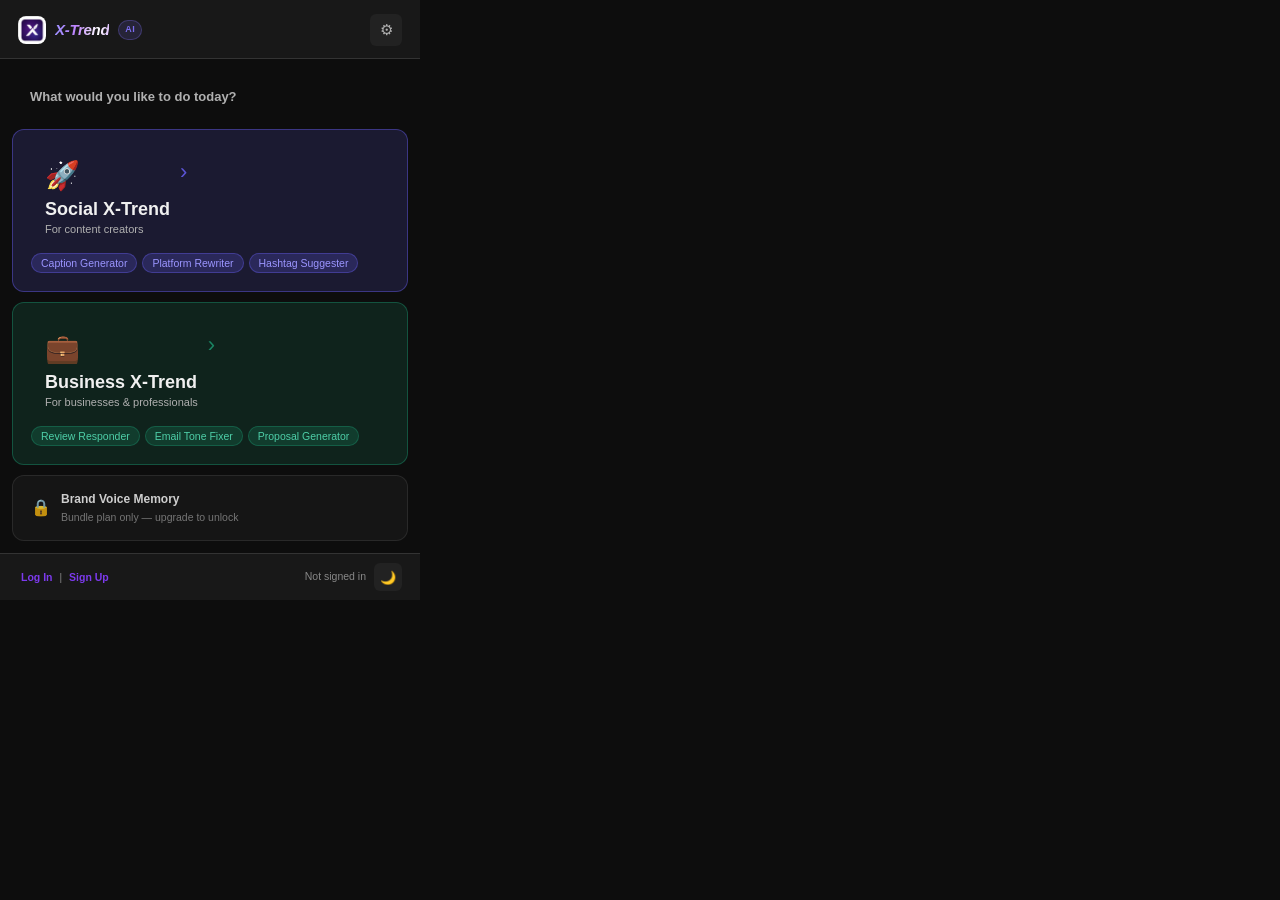
==== commit 553d3e30: "UX fixes — bottom bar links, expand toggle, Chrome storage cache, light mode credits, remove model n" ====
--- a/popup.html
+++ b/popup.html
@@ -90,8 +90,8 @@
       <div id="plan-section-content"></div>
     </div>
 
-    <!-- Brand Voice section -->
-    <div class="settings-section">
+    <!-- Brand Voice section — hidden until logged in -->
+    <div class="settings-section" id="bv-section" style="display:none">
       <div class="settings-section-label">&#127908; Brand Voice</div>
       <!-- Lock gate — shown for non-Bundle users -->
       <div class="pro-gate" id="bv-bundle-gate" style="display:none">
@@ -242,7 +242,10 @@
         <div class="output-card" id="caption-output-card">
           <div class="output-card-header">
             <span class="output-label">Generated Caption</span>
-            <button class="copy-btn" id="caption-copy-btn">Copy</button>
+            <div class="output-header-right">
+              <button class="expand-toggle-btn" id="caption-expand-btn">Expand &#x2922;</button>
+              <button class="copy-btn" id="caption-copy-btn">Copy</button>
+            </div>
           </div>
           <div class="output-text" id="caption-output"></div>
         </div>
@@ -290,7 +293,10 @@
         <div class="output-card" id="rewriter-output-card">
           <div class="output-card-header">
             <span class="output-label">Rewritten Content</span>
-            <button class="copy-btn" id="rewriter-copy-btn">Copy</button>
+            <div class="output-header-right">
+              <button class="expand-toggle-btn" id="rewriter-expand-btn">Expand &#x2922;</button>
+              <button class="copy-btn" id="rewriter-copy-btn">Copy</button>
+            </div>
           </div>
           <div class="output-text" id="rewriter-output"></div>
         </div>
@@ -338,7 +344,10 @@
         <div class="output-card" id="hashtag-output-card">
           <div class="output-card-header">
             <span class="output-label">Suggested Hashtags</span>
-            <button class="copy-btn" id="hashtag-copy-btn">Copy</button>
+            <div class="output-header-right">
+              <button class="expand-toggle-btn" id="hashtag-expand-btn">Expand &#x2922;</button>
+              <button class="copy-btn" id="hashtag-copy-btn">Copy</button>
+            </div>
           </div>
           <div class="output-text" id="hashtag-output"></div>
         </div>
@@ -403,7 +412,10 @@
         <div class="output-card" id="review-output-card">
           <div class="output-card-header">
             <span class="output-label">Review Response</span>
-            <button class="copy-btn" id="review-copy-btn">Copy</button>
+            <div class="output-header-right">
+              <button class="expand-toggle-btn" id="review-expand-btn">Expand &#x2922;</button>
+              <button class="copy-btn" id="review-copy-btn">Copy</button>
+            </div>
           </div>
           <div class="output-text" id="review-output"></div>
         </div>
@@ -450,7 +462,10 @@
         <div class="output-card" id="email-output-card">
           <div class="output-card-header">
             <span class="output-label">Rewritten Email</span>
-            <button class="copy-btn" id="email-copy-btn">Copy</button>
+            <div class="output-header-right">
+              <button class="expand-toggle-btn" id="email-expand-btn">Expand &#x2922;</button>
+              <button class="copy-btn" id="email-copy-btn">Copy</button>
+            </div>
           </div>
           <div class="output-text" id="email-output"></div>
         </div>
@@ -496,7 +511,10 @@
         <div class="output-card" id="proposal-output-card">
           <div class="output-card-header">
             <span class="output-label">Freelance Proposal</span>
-            <button class="copy-btn" id="proposal-copy-btn">Copy</button>
+            <div class="output-header-right">
+              <button class="expand-toggle-btn" id="proposal-expand-btn">Expand &#x2922;</button>
+              <button class="copy-btn" id="proposal-copy-btn">Copy</button>
+            </div>
           </div>
           <div class="output-text" id="proposal-output"></div>
         </div>
@@ -633,9 +651,16 @@
 
   <!-- Footer -->
   <footer class="footer">
-    <div class="model-badge">
-      <div class="model-dot"></div>
-      claude-sonnet-4-6
+    <div id="footer-left">
+      <div id="footer-auth-links">
+        <button class="footer-link-btn" id="footer-login-btn">Log In</button>
+        <span class="footer-link-sep">|</span>
+        <button class="footer-link-btn" id="footer-signup-btn">Sign Up</button>
+      </div>
+      <div id="footer-plan-badge" style="display:none">
+        <span class="footer-plan-dot" id="footer-plan-dot"></span>
+        <span class="footer-plan-name" id="footer-plan-name"></span>
+      </div>
     </div>
     <div class="footer-right">
       <div class="footer-usage" id="footer-usage">
--- a/styles.css
+++ b/styles.css
@@ -648,6 +648,33 @@
   background: var(--surface-3);
 }
 
+.output-header-right {
+  display: flex;
+  align-items: center;
+  gap: 6px;
+}
+
+.expand-toggle-btn {
+  background: none;
+  border: none;
+  font-size: 10.5px;
+  color: var(--text-muted);
+  cursor: pointer;
+  padding: 2px 4px;
+  border-radius: 3px;
+  font-family: inherit;
+  transition: color var(--transition);
+  white-space: nowrap;
+}
+
+.expand-toggle-btn:hover {
+  color: var(--text-secondary);
+}
+
+.output-text.expanded {
+  max-height: none !important;
+}
+
 .output-label {
   font-size: 10.5px;
   font-weight: 600;
@@ -1397,19 +1424,57 @@
   flex-shrink: 0;
 }
 
-.model-badge {
+#footer-left {
+  display: flex;
+  align-items: center;
+}
+
+#footer-auth-links {
+  display: flex;
+  align-items: center;
+  gap: 4px;
+}
+
+.footer-link-btn {
+  background: none;
+  border: none;
+  color: #7c3aed;
+  font-size: 10.5px;
+  font-weight: 600;
+  cursor: pointer;
+  padding: 2px 3px;
+  font-family: inherit;
+  transition: opacity var(--transition);
+}
+
+.footer-link-btn:hover {
+  opacity: 0.75;
+  text-decoration: underline;
+}
+
+.footer-link-sep {
+  font-size: 10px;
+  color: var(--text-muted);
+  user-select: none;
+}
+
+#footer-plan-badge {
   display: flex;
   align-items: center;
   gap: 5px;
+}
+
+.footer-plan-dot {
+  width: 6px;
+  height: 6px;
+  border-radius: 50%;
+  flex-shrink: 0;
+}
+
+.footer-plan-name {
   font-size: 10.5px;
   color: var(--text-muted);
-}
-
-.model-dot {
-  width: 6px;
-  height: 6px;
-  background: var(--success);
-  border-radius: 50%;
+  font-weight: 500;
 }
 
 .footer-right {
@@ -1637,3 +1702,87 @@
   white-space: pre-wrap;
   word-break: break-word;
 }
+
+/* ─── Light mode — selector overlays (Buy Credits / Choose Plan) ─────────── */
+body.light-mode .selector-overlay {
+  background: #f8f8ff;
+}
+
+body.light-mode .selector-overlay-header {
+  border-bottom-color: #e2e2f0;
+}
+
+body.light-mode .selector-overlay-title {
+  color: #1a1a2e;
+}
+
+body.light-mode .selector-overlay-close {
+  color: #666666;
+}
+
+body.light-mode .selector-overlay-close:hover {
+  background: rgba(108, 99, 255, 0.1);
+  color: #1a1a2e;
+}
+
+body.light-mode .selector-overlay-desc {
+  color: #666666;
+}
+
+body.light-mode .plan-card {
+  background: #ffffff;
+  border-color: #e2e2f0;
+}
+
+body.light-mode .plan-card-featured {
+  background: rgba(108, 99, 255, 0.05);
+  border-color: rgba(108, 99, 255, 0.35);
+}
+
+body.light-mode .plan-card-name {
+  color: #1a1a2e;
+}
+
+body.light-mode .plan-card-price {
+  color: #7c3aed;
+}
+
+body.light-mode .plan-card-period {
+  color: #888888;
+}
+
+body.light-mode .plan-card-features li {
+  color: #444444;
+}
+
+body.light-mode .plan-card-features li::before {
+  color: #7c3aed;
+}
+
+body.light-mode .credit-pack {
+  background: #ffffff;
+  border-color: #e2e2f0;
+}
+
+body.light-mode .credit-pack-popular {
+  background: rgba(108, 99, 255, 0.05);
+  border-color: rgba(108, 99, 255, 0.35);
+}
+
+body.light-mode .credit-pack-name {
+  color: #1a1a2e;
+}
+
+body.light-mode .credit-popular-badge {
+  color: #7c3aed;
+  background: rgba(108, 99, 255, 0.1);
+  border-color: rgba(108, 99, 255, 0.3);
+}
+
+body.light-mode .credit-pack-amount {
+  color: #666666;
+}
+
+body.light-mode .credit-pack-price {
+  color: #7c3aed;
+}
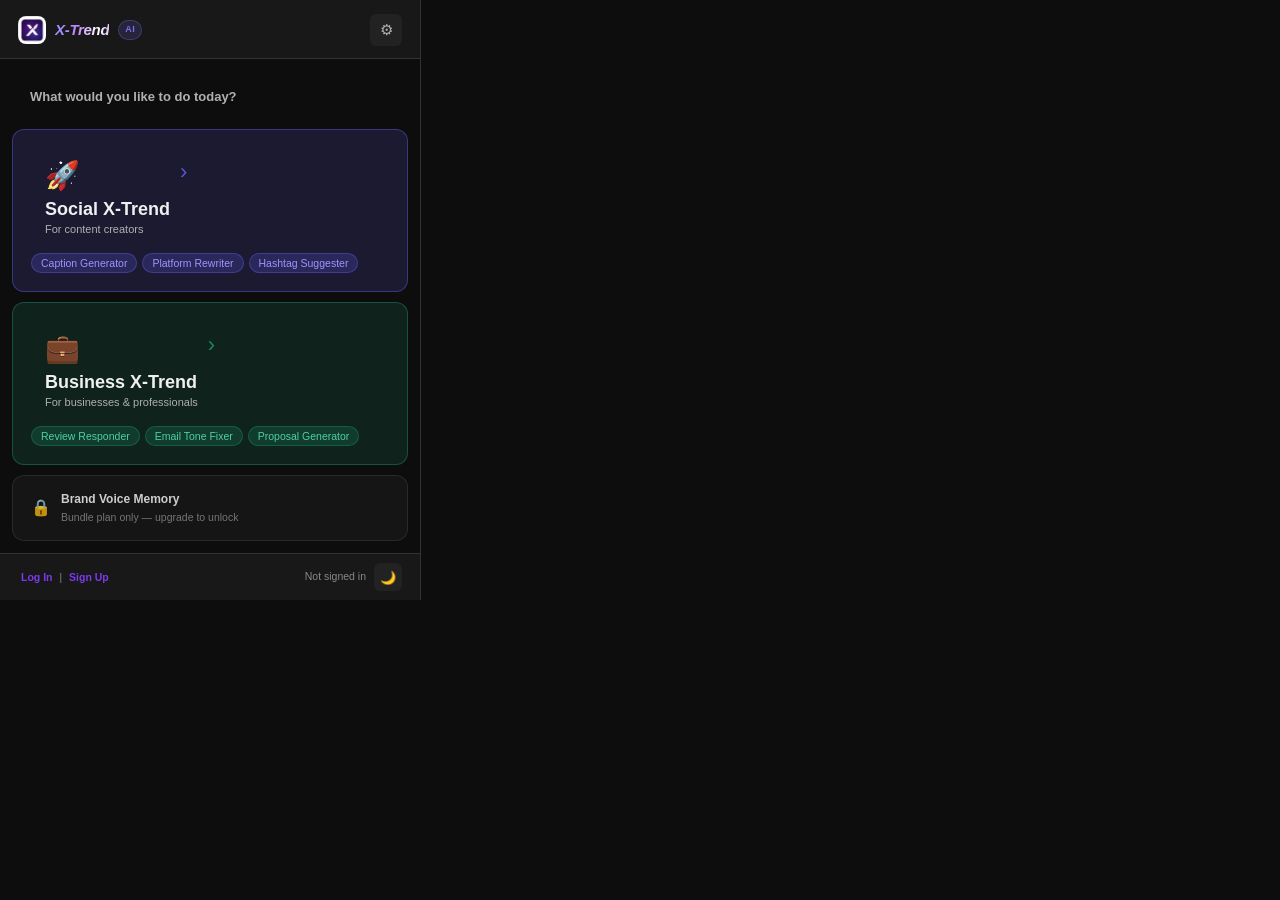
==== commit cd0cbc2b: "Fix expand toggle to open reading panel on right instead of inline resize" ====
--- a/popup.html
+++ b/popup.html
@@ -114,18 +114,6 @@
       </div>
     </div>
 
-    <!-- Expanded View section -->
-    <div class="settings-section">
-      <div class="settings-section-label">&#128269; Expanded View</div>
-      <div class="settings-row">
-        <span class="settings-row-text">Show reading panel on hover</span>
-        <label class="toggle-label">
-          <input type="checkbox" id="expanded-view-toggle" />
-          <span class="toggle-track"></span>
-        </label>
-      </div>
-    </div>
-
     <!-- Website link -->
     <div class="settings-section">
       <a href="https://www.x-trendyourself.com" id="website-link" target="_blank" rel="noopener noreferrer" class="website-link">&#127760; Visit our website</a>
@@ -673,18 +661,16 @@
 
 </div><!-- /popup-root -->
 
-<!-- Reading Panel — appears to the right of the popup on output hover -->
+<!-- Reading Panel — slides out to the right when Expand clicked -->
 <div id="reading-panel">
   <div class="reading-panel-header">
-    <span id="reading-panel-label" class="reading-panel-label">Generated Content</span>
+    <span class="reading-panel-label">Full View</span>
     <div class="reading-panel-actions">
-      <button id="reading-panel-copy" class="reading-panel-copy-btn">Copy</button>
-      <button id="reading-panel-close" class="reading-panel-close-btn">&#10005;</button>
+      <button class="reading-panel-copy-btn" id="reading-panel-copy-btn">Copy</button>
+      <button class="reading-panel-close-btn" id="reading-panel-close-btn">&#10005;</button>
     </div>
   </div>
-  <div class="reading-panel-scroll">
-    <div id="reading-panel-text" class="reading-panel-text"></div>
-  </div>
+  <div class="reading-panel-text" id="reading-panel-text"></div>
 </div>
 
   <style>
--- a/styles.css
+++ b/styles.css
@@ -671,10 +671,6 @@
   color: var(--text-secondary);
 }
 
-.output-text.expanded {
-  max-height: none !important;
-}
-
 .output-label {
   font-size: 10.5px;
   font-weight: 600;
@@ -725,6 +721,111 @@
 }
 
 .output-text::-webkit-scrollbar-thumb {
+  background: var(--border);
+  border-radius: 4px;
+}
+
+/* ─── Reading Panel ──────────────────────────────────────────────────────── */
+#reading-panel {
+  width: 0;
+  min-width: 0;
+  height: 600px;
+  background: var(--surface);
+  border-left: 1px solid var(--border);
+  display: flex;
+  flex-direction: column;
+  overflow: hidden;
+  transition: width 250ms ease, min-width 250ms ease;
+  flex-shrink: 0;
+}
+
+#reading-panel.open {
+  width: 340px;
+  min-width: 340px;
+}
+
+.reading-panel-header {
+  display: flex;
+  align-items: center;
+  justify-content: space-between;
+  padding: 10px 12px;
+  border-bottom: 1px solid var(--border);
+  flex-shrink: 0;
+}
+
+.reading-panel-label {
+  font-size: 10.5px;
+  font-weight: 600;
+  color: var(--text-secondary);
+  text-transform: uppercase;
+  letter-spacing: 0.5px;
+}
+
+.reading-panel-actions {
+  display: flex;
+  align-items: center;
+  gap: 6px;
+}
+
+.reading-panel-copy-btn {
+  background: none;
+  border: 1px solid var(--border);
+  border-radius: 4px;
+  color: var(--text-secondary);
+  font-size: 11px;
+  padding: 3px 8px;
+  cursor: pointer;
+  font-family: inherit;
+  transition: background var(--transition), color var(--transition), border-color var(--transition);
+}
+
+.reading-panel-copy-btn:hover {
+  background: var(--accent-dim);
+  color: var(--accent);
+  border-color: rgba(124, 109, 240, 0.4);
+}
+
+.reading-panel-copy-btn.copied {
+  color: var(--success);
+  border-color: var(--success);
+}
+
+.reading-panel-close-btn {
+  background: none;
+  border: none;
+  color: var(--text-muted);
+  font-size: 14px;
+  cursor: pointer;
+  padding: 2px 6px;
+  border-radius: 3px;
+  font-family: inherit;
+  transition: color var(--transition);
+}
+
+.reading-panel-close-btn:hover {
+  color: var(--danger);
+}
+
+.reading-panel-text {
+  flex: 1;
+  padding: 14px;
+  font-size: 13px;
+  line-height: 1.75;
+  color: var(--text);
+  white-space: pre-wrap;
+  word-break: break-word;
+  overflow-y: auto;
+}
+
+.reading-panel-text::-webkit-scrollbar {
+  width: 4px;
+}
+
+.reading-panel-text::-webkit-scrollbar-track {
+  background: transparent;
+}
+
+.reading-panel-text::-webkit-scrollbar-thumb {
   background: var(--border);
   border-radius: 4px;
 }
@@ -1568,141 +1669,6 @@
   max-height: 120px;
 }
 
-/* ─── Reading Panel ──────────────────────────────────────────────────────── */
-#reading-panel {
-  width: 0;
-  height: 600px;
-  flex-shrink: 0;
-  display: flex;
-  flex-direction: column;
-  overflow: hidden;
-  background: var(--surface);
-  border-left: 1px solid var(--border);
-  opacity: 0;
-  transition: width 210ms cubic-bezier(0.22, 1, 0.36, 1),
-              opacity 160ms ease;
-}
-
-#reading-panel.open {
-  width: 310px;
-  opacity: 1;
-}
-
-.reading-panel-header {
-  display: flex;
-  align-items: center;
-  justify-content: space-between;
-  padding: 10px 13px;
-  border-bottom: 1px solid var(--border);
-  background: var(--surface-2);
-  flex-shrink: 0;
-  gap: 8px;
-}
-
-.reading-panel-label {
-  font-size: 10px;
-  font-weight: 600;
-  color: var(--text-secondary);
-  text-transform: uppercase;
-  letter-spacing: 0.6px;
-  min-width: 0;
-  overflow: hidden;
-  text-overflow: ellipsis;
-  white-space: nowrap;
-}
-
-.reading-panel-actions {
-  display: flex;
-  align-items: center;
-  gap: 5px;
-  flex-shrink: 0;
-}
-
-.reading-panel-copy-btn {
-  background: none;
-  border: 1px solid var(--border);
-  border-radius: 4px;
-  color: var(--text-secondary);
-  font-size: 11px;
-  padding: 3px 8px;
-  cursor: pointer;
-  font-family: inherit;
-  transition: background var(--transition), color var(--transition), border-color var(--transition);
-}
-
-.reading-panel-copy-btn:hover {
-  background: var(--accent-dim);
-  color: var(--accent);
-  border-color: rgba(124, 109, 240, 0.4);
-}
-
-.reading-panel-copy-btn.copied {
-  color: var(--success);
-  border-color: var(--success);
-}
-
-.reading-panel-close-btn {
-  background: none;
-  border: none;
-  color: var(--text-muted);
-  font-size: 11px;
-  width: 22px;
-  height: 22px;
-  display: flex;
-  align-items: center;
-  justify-content: center;
-  border-radius: 4px;
-  cursor: pointer;
-  font-family: inherit;
-  transition: background var(--transition), color var(--transition);
-  flex-shrink: 0;
-}
-
-.reading-panel-close-btn:hover {
-  background: var(--surface-3);
-  color: var(--text);
-}
-
-.reading-panel-scroll {
-  flex: 1;
-  overflow-y: auto;
-  padding: 14px 13px;
-  min-height: 0;
-}
-
-.reading-panel-scroll::-webkit-scrollbar {
-  width: 5px;
-}
-
-.reading-panel-scroll::-webkit-scrollbar-track {
-  background: transparent;
-}
-
-.reading-panel-scroll::-webkit-scrollbar-thumb {
-  background: rgba(160, 160, 160, 0.55);
-  border-radius: 4px;
-}
-
-.reading-panel-scroll::-webkit-scrollbar-thumb:hover {
-  background: rgba(200, 200, 200, 0.8);
-}
-
-body.light-mode .reading-panel-scroll::-webkit-scrollbar-thumb {
-  background: rgba(100, 100, 100, 0.35);
-}
-
-body.light-mode .reading-panel-scroll::-webkit-scrollbar-thumb:hover {
-  background: rgba(80, 80, 80, 0.6);
-}
-
-.reading-panel-text {
-  font-size: 13px;
-  line-height: 1.75;
-  color: var(--text);
-  white-space: pre-wrap;
-  word-break: break-word;
-}
-
 /* ─── Light mode — selector overlays (Buy Credits / Choose Plan) ─────────── */
 body.light-mode .selector-overlay {
   background: #f8f8ff;
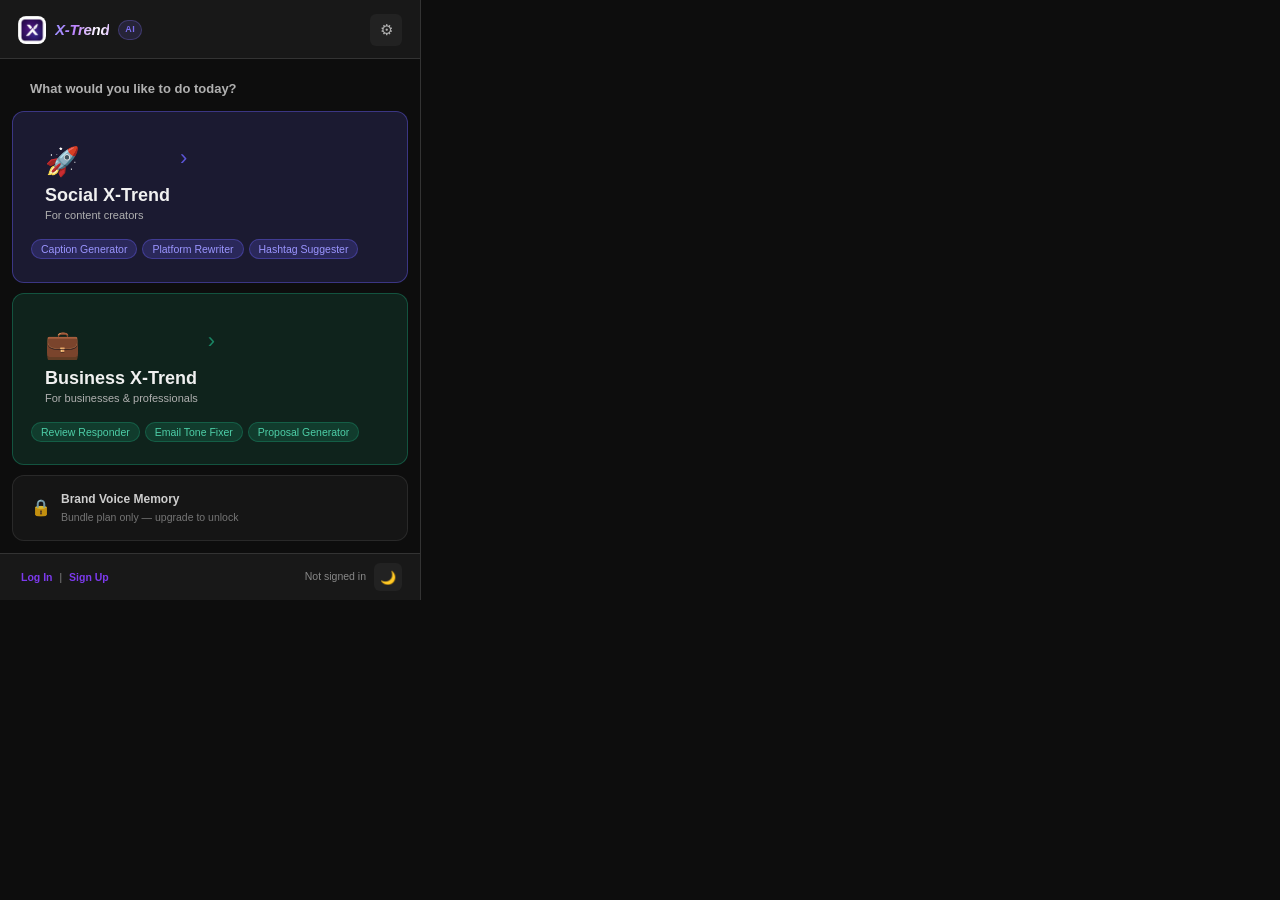
==== commit d540bd2d: "fix: update x-trend frontend for stabilised billing and free usage - Free plan copy: 5 generations p" ====
--- a/popup.html
+++ b/popup.html
@@ -134,6 +134,10 @@
 
         <p class="home-greeting">What would you like to do today?</p>
 
+        <div id="pro-tip-banner" class="pro-tip-banner" style="display:none;">
+          💡 Pro tip: Open X-Trend in its own browser window for uninterrupted workflow. Side panel coming soon.
+        </div>
+
         <!-- Social X-Trend card -->
         <button class="suite-card" id="card-social">
           <div class="suite-card-top">
@@ -242,7 +246,7 @@
           <div class="feature-gate-msg"><span class="feature-gate-lock">&#128274;</span><span>Social Pro or Bundle plan required</span></div>
           <div class="feature-gate-actions">
             <button class="btn btn-secondary feature-gate-upgrade-btn" data-feature="caption">Upgrade Plan</button>
-            <button class="btn btn-primary feature-gate-token-btn" data-feature="caption">Use a Token</button>
+            <button class="btn btn-primary feature-gate-token-btn" data-feature="caption">Use a Credit</button>
           </div>
         </div>
 
@@ -293,7 +297,7 @@
           <div class="feature-gate-msg"><span class="feature-gate-lock">&#128274;</span><span>Social Pro or Bundle plan required</span></div>
           <div class="feature-gate-actions">
             <button class="btn btn-secondary feature-gate-upgrade-btn" data-feature="rewrite">Upgrade Plan</button>
-            <button class="btn btn-primary feature-gate-token-btn" data-feature="rewrite">Use a Token</button>
+            <button class="btn btn-primary feature-gate-token-btn" data-feature="rewrite">Use a Credit</button>
           </div>
         </div>
 
@@ -344,7 +348,7 @@
           <div class="feature-gate-msg"><span class="feature-gate-lock">&#128274;</span><span>Social Pro or Bundle plan required</span></div>
           <div class="feature-gate-actions">
             <button class="btn btn-secondary feature-gate-upgrade-btn" data-feature="hashtag">Upgrade Plan</button>
-            <button class="btn btn-primary feature-gate-token-btn" data-feature="hashtag">Use a Token</button>
+            <button class="btn btn-primary feature-gate-token-btn" data-feature="hashtag">Use a Credit</button>
           </div>
         </div>
 
@@ -412,7 +416,7 @@
           <div class="feature-gate-msg"><span class="feature-gate-lock">&#128274;</span><span>Business Pro or Bundle plan required</span></div>
           <div class="feature-gate-actions">
             <button class="btn btn-secondary feature-gate-upgrade-btn" data-feature="review_response">Upgrade Plan</button>
-            <button class="btn btn-primary feature-gate-token-btn" data-feature="review_response">Use a Token</button>
+            <button class="btn btn-primary feature-gate-token-btn" data-feature="review_response">Use a Credit</button>
           </div>
         </div>
 
@@ -462,7 +466,7 @@
           <div class="feature-gate-msg"><span class="feature-gate-lock">&#128274;</span><span>Business Pro or Bundle plan required</span></div>
           <div class="feature-gate-actions">
             <button class="btn btn-secondary feature-gate-upgrade-btn" data-feature="email_tone">Upgrade Plan</button>
-            <button class="btn btn-primary feature-gate-token-btn" data-feature="email_tone">Use a Token</button>
+            <button class="btn btn-primary feature-gate-token-btn" data-feature="email_tone">Use a Credit</button>
           </div>
         </div>
 
@@ -511,7 +515,7 @@
           <div class="feature-gate-msg"><span class="feature-gate-lock">&#128274;</span><span>Business Pro or Bundle plan required</span></div>
           <div class="feature-gate-actions">
             <button class="btn btn-secondary feature-gate-upgrade-btn" data-feature="proposal">Upgrade Plan</button>
-            <button class="btn btn-primary feature-gate-token-btn" data-feature="proposal">Use a Token</button>
+            <button class="btn btn-primary feature-gate-token-btn" data-feature="proposal">Use a Credit</button>
           </div>
         </div>
 
@@ -646,8 +650,7 @@
         <button class="footer-link-btn" id="footer-signup-btn">Sign Up</button>
       </div>
       <div id="footer-plan-badge" style="display:none">
-        <span class="footer-plan-dot" id="footer-plan-dot"></span>
-        <span class="footer-plan-name" id="footer-plan-name"></span>
+        <button class="footer-link-btn" id="footer-logout-btn">Log Out</button>
       </div>
     </div>
     <div class="footer-right">
--- a/styles.css
+++ b/styles.css
@@ -224,8 +224,23 @@
   font-size: 13px;
   font-weight: 600;
   color: var(--text-secondary);
+  padding: 8px 18px 2px;
+  flex-shrink: 0;
+}
+
+/* ─── Pro Tip Banner ─────────────────────────────────────────────────────── */
+
+.pro-tip-banner {
+  font-size: 11px;
+  padding: 0 18px;
+  color: var(--text-muted);
+  line-height: 1.4;
+  flex-shrink: 0;
+  margin-top: -6px;
+}
+
+.no-pro-tip .home-greeting {
   padding: 16px 18px 12px;
-  flex-shrink: 0;
 }
 
 /* ─── Suite Cards ────────────────────────────────────────────────────────── */
